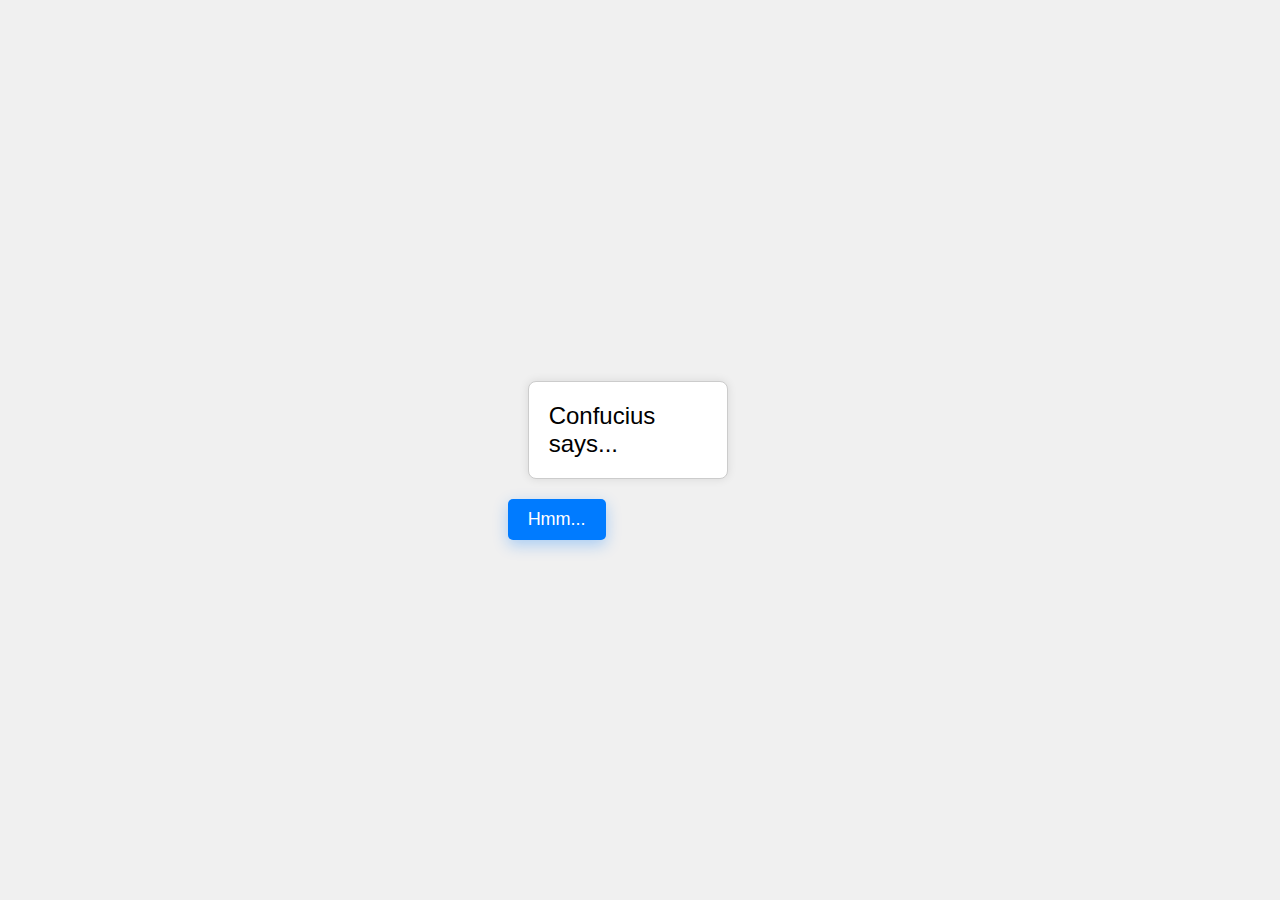
==== index.html @ fbf0e1d3 "First Commit" ====
<!DOCTYPE html>
<html lang="pl">
<head>
    <meta charset="UTF-8">
    <meta name="viewport" content="width=device-width, initial-scale=1.0">
    <title>Maksymy Konfucjusza</title>
    <link rel="stylesheet" href="styles/styles.css">
</head>
<body>

<div class="container">
    <div class="quote" id="quoteDisplay">Confucius says...</div>
    <button class="button" onclick="showRandomQuote()">Hmm...</button>
</div>

<script src="main.js"></script>

</body>
</html>
---- styles/styles.css ----
body {
    font-family: Arial, sans-serif;
    display: flex;
    flex-direction: column;
    align-items: center;
    justify-content: center;
    height: 100vh;
    margin: 0;
    background-color: #f0f0f0;
}
#quoteContainer {
    display: flex;
    flex-direction: column;
    align-items: center;
    text-align: center;
}
#quoteDisplay {
    font-size: 24px;
    margin: 20px;
    padding: 20px;
    border: 1px solid #ccc;
    background-color: #fff;
    width: 60%;
    border-radius: 8px;
    box-shadow: 0 0 10px rgba(0,0,0,0.1);
}
button {
    padding: 10px 20px;
    font-size: 18px;
    cursor: pointer;
    border: none;
    border-radius: 5px;
    background-color: #007BFF;
    color: white;
    box-shadow: 0 5px 15px rgba(0, 123, 255, 0.3);
    transition: background-color 0.3s ease;
}
button:hover {
    background-color: #0056b3;
}
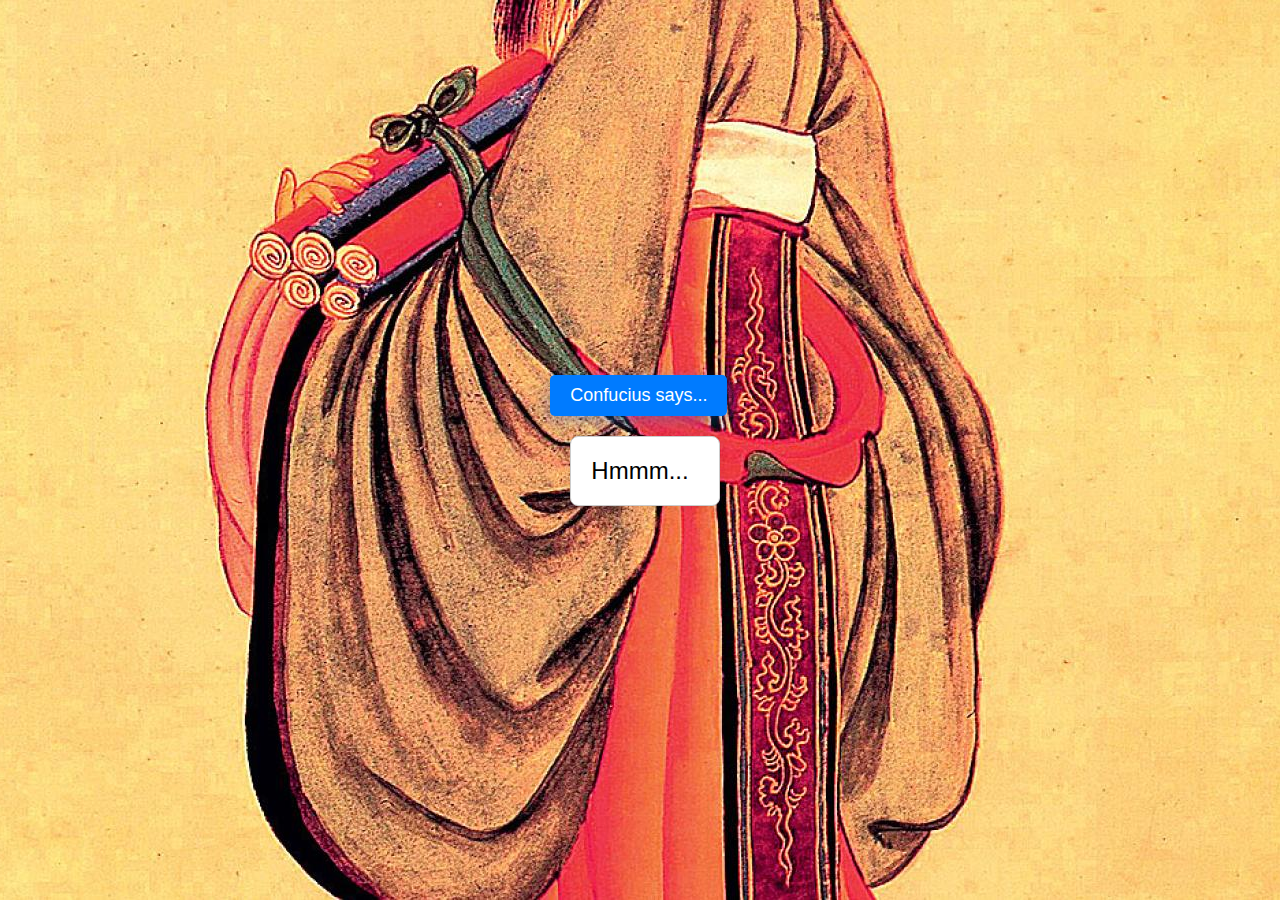
==== commit fe806fd4: "Added background and change description of buttons" ====
--- a/index.html
+++ b/index.html
@@ -9,8 +9,9 @@
 <body>
 
 <div class="container">
-    <div class="quote" id="quoteDisplay">Confucius says...</div>
-    <button class="button" onclick="showRandomQuote()">Hmm...</button>
+    <button class="button" onclick="showRandomQuote()">Confucius says...</button>
+    <div class="quote" id="quoteDisplay">Hmmm...</div>
+    
 </div>
 
 <script src="main.js"></script>
--- a/styles/styles.css
+++ b/styles/styles.css
@@ -7,6 +7,10 @@
     height: 100vh;
     margin: 0;
     background-color: #f0f0f0;
+    background-image: url('../img/background.jpeg');
+    background-size: cover;
+    background-position: center;
+    background-repeat: no-repeat;
 }
 #quoteContainer {
     display: flex;
